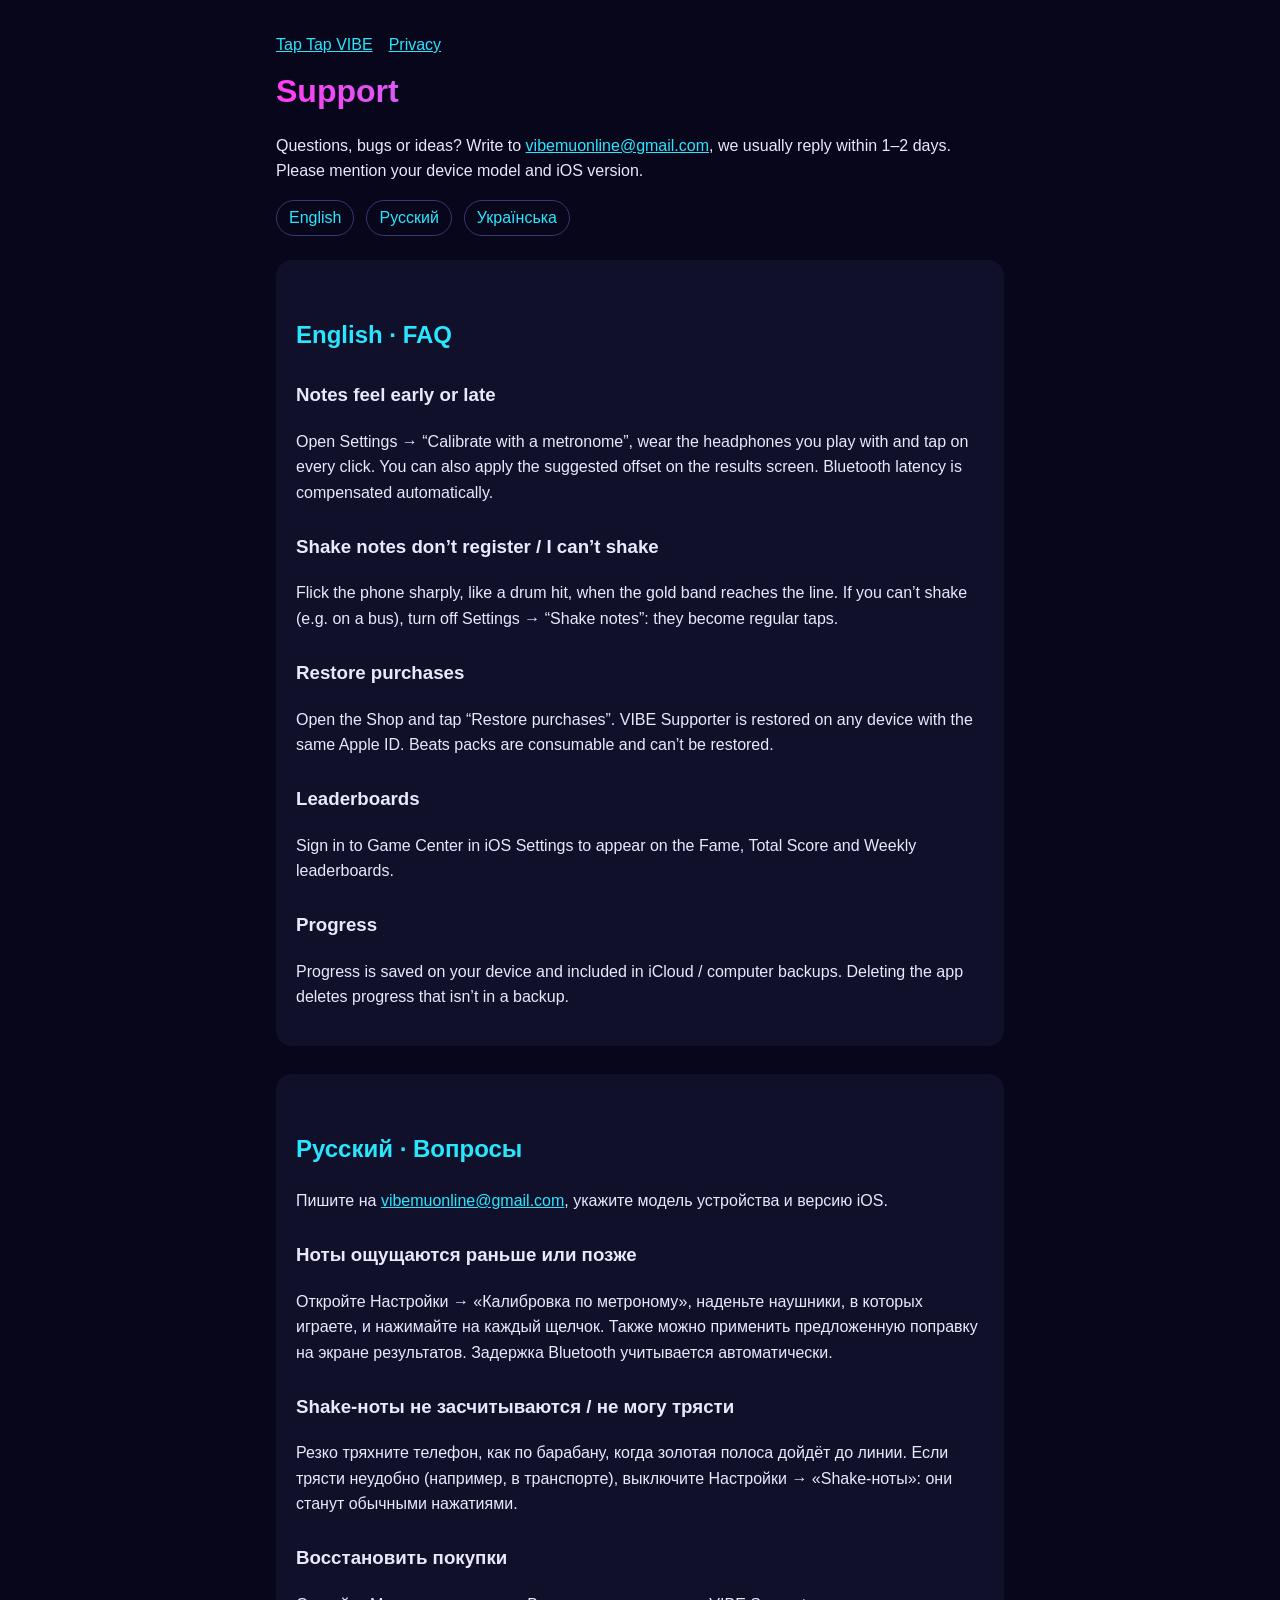
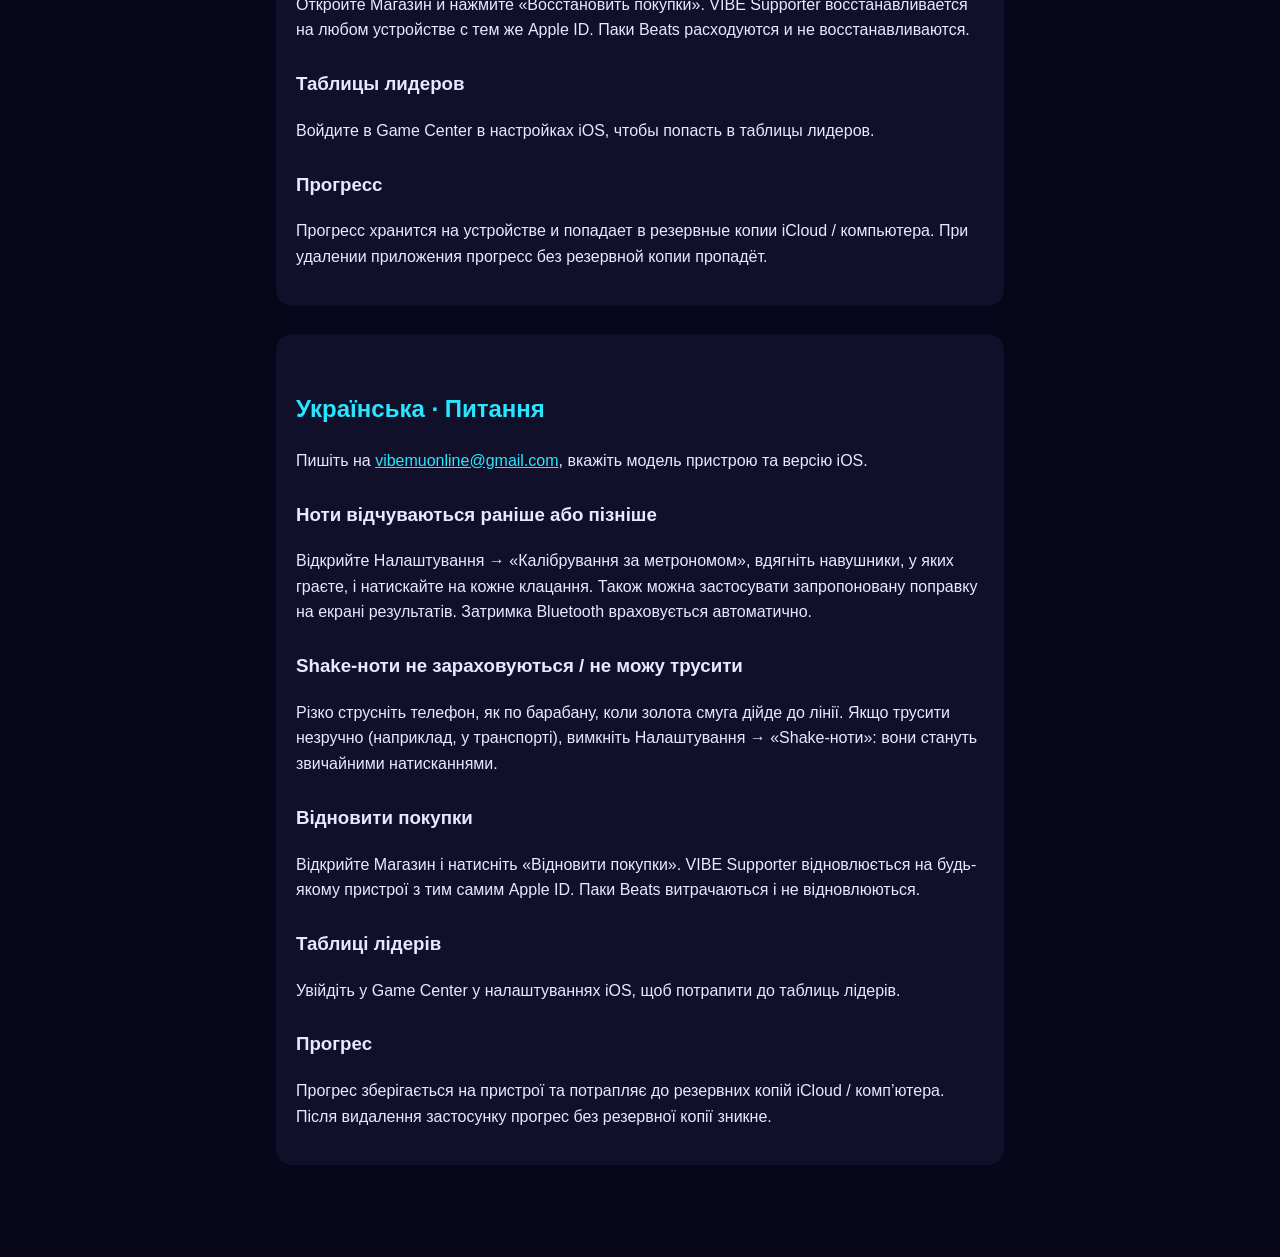
==== support.html @ b90d2db9 "Tap Tap VIBE support and privacy pages" ====
<!doctype html>
<html lang="en"><head><meta charset="utf-8"><meta name="viewport" content="width=device-width,initial-scale=1">
<title>Tap Tap VIBE Support</title><link rel="stylesheet" href="style.css"></head>
<body><main>
<nav class="top"><a href="index.html">Tap Tap VIBE</a><a href="privacy.html">Privacy</a></nav>
<h1>Support</h1>
<p>Questions, bugs or ideas? Write to <a href="mailto:vibemuonline@gmail.com">vibemuonline@gmail.com</a>, we usually reply within 1–2 days. Please mention your device model and iOS version.</p>
<div class="langs"><a href="#en">English</a><a href="#ru">Русский</a><a href="#uk">Українська</a></div>

<section class="lang" id="en">
<h2>English · FAQ</h2>
<h3>Notes feel early or late</h3>
<p>Open Settings → “Calibrate with a metronome”, wear the headphones you play with and tap on every click. You can also apply the suggested offset on the results screen. Bluetooth latency is compensated automatically.</p>
<h3>Shake notes don’t register / I can’t shake</h3>
<p>Flick the phone sharply, like a drum hit, when the gold band reaches the line. If you can’t shake (e.g. on a bus), turn off Settings → “Shake notes”: they become regular taps.</p>
<h3>Restore purchases</h3>
<p>Open the Shop and tap “Restore purchases”. VIBE Supporter is restored on any device with the same Apple ID. Beats packs are consumable and can’t be restored.</p>
<h3>Leaderboards</h3>
<p>Sign in to Game Center in iOS Settings to appear on the Fame, Total Score and Weekly leaderboards.</p>
<h3>Progress</h3>
<p>Progress is saved on your device and included in iCloud / computer backups. Deleting the app deletes progress that isn’t in a backup.</p>
</section>

<section class="lang" id="ru">
<h2>Русский · Вопросы</h2>
<p>Пишите на <a href="mailto:vibemuonline@gmail.com">vibemuonline@gmail.com</a>, укажите модель устройства и версию iOS.</p>
<h3>Ноты ощущаются раньше или позже</h3>
<p>Откройте Настройки → «Калибровка по метроному», наденьте наушники, в которых играете, и нажимайте на каждый щелчок. Также можно применить предложенную поправку на экране результатов. Задержка Bluetooth учитывается автоматически.</p>
<h3>Shake-ноты не засчитываются / не могу трясти</h3>
<p>Резко тряхните телефон, как по барабану, когда золотая полоса дойдёт до линии. Если трясти неудобно (например, в транспорте), выключите Настройки → «Shake-ноты»: они станут обычными нажатиями.</p>
<h3>Восстановить покупки</h3>
<p>Откройте Магазин и нажмите «Восстановить покупки». VIBE Supporter восстанавливается на любом устройстве с тем же Apple ID. Паки Beats расходуются и не восстанавливаются.</p>
<h3>Таблицы лидеров</h3>
<p>Войдите в Game Center в настройках iOS, чтобы попасть в таблицы лидеров.</p>
<h3>Прогресс</h3>
<p>Прогресс хранится на устройстве и попадает в резервные копии iCloud / компьютера. При удалении приложения прогресс без резервной копии пропадёт.</p>
</section>

<section class="lang" id="uk">
<h2>Українська · Питання</h2>
<p>Пишіть на <a href="mailto:vibemuonline@gmail.com">vibemuonline@gmail.com</a>, вкажіть модель пристрою та версію iOS.</p>
<h3>Ноти відчуваються раніше або пізніше</h3>
<p>Відкрийте Налаштування → «Калібрування за метрономом», вдягніть навушники, у яких граєте, і натискайте на кожне клацання. Також можна застосувати запропоновану поправку на екрані результатів. Затримка Bluetooth враховується автоматично.</p>
<h3>Shake-ноти не зараховуються / не можу трусити</h3>
<p>Різко струсніть телефон, як по барабану, коли золота смуга дійде до лінії. Якщо трусити незручно (наприклад, у транспорті), вимкніть Налаштування → «Shake-ноти»: вони стануть звичайними натисканнями.</p>
<h3>Відновити покупки</h3>
<p>Відкрийте Магазин і натисніть «Відновити покупки». VIBE Supporter відновлюється на будь-якому пристрої з тим самим Apple ID. Паки Beats витрачаються і не відновлюються.</p>
<h3>Таблиці лідерів</h3>
<p>Увійдіть у Game Center у налаштуваннях iOS, щоб потрапити до таблиць лідерів.</p>
<h3>Прогрес</h3>
<p>Прогрес зберігається на пристрої та потрапляє до резервних копій iCloud / комп’ютера. Після видалення застосунку прогрес без резервної копії зникне.</p>
</section>
</main></body></html>
---- style.css ----
:root{--bg:#07061a;--card:#11102b;--text:#e9e8ff;--muted:#a9a7d6;--accent:#ff3df2;--accent2:#29e6ff;color-scheme:dark}
*{box-sizing:border-box}
body{margin:0;background:var(--bg);color:var(--text);font:16px/1.6 -apple-system,BlinkMacSystemFont,"Segoe UI",Roboto,sans-serif}
main{max-width:760px;margin:0 auto;padding:32px 16px 64px}
h1{font-size:2rem;margin:.2em 0;background:linear-gradient(90deg,var(--accent),var(--accent2));-webkit-background-clip:text;background-clip:text;color:transparent}
h2{margin-top:2em;color:var(--accent2)}
h3{margin-top:1.4em}
a{color:var(--accent2)}
.muted{color:var(--muted)}
.langs{display:flex;gap:12px;flex-wrap:wrap;margin:12px 0 24px}
.langs a{padding:4px 12px;border:1px solid #3a3870;border-radius:999px;text-decoration:none}
section.lang{background:var(--card);border-radius:16px;padding:8px 20px 20px;margin-bottom:28px}
nav.top{display:flex;gap:16px;margin-bottom:8px}
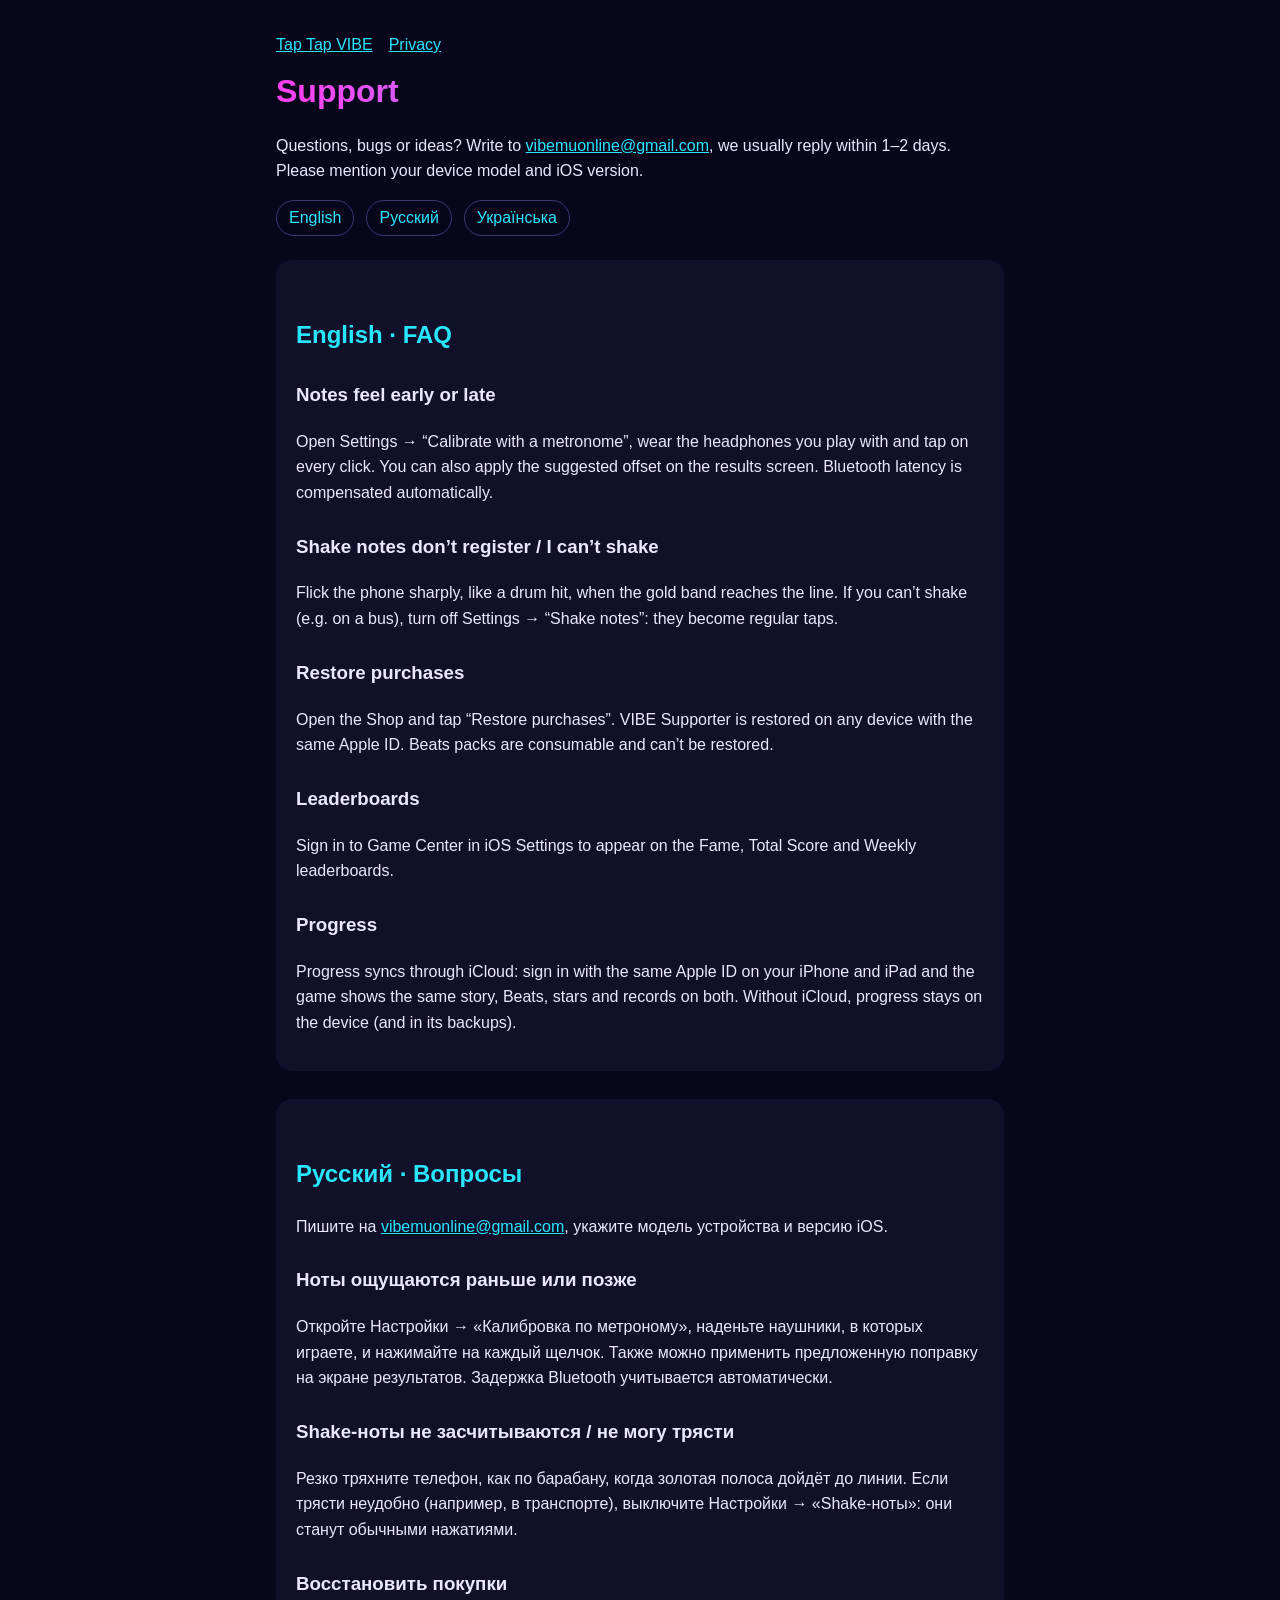
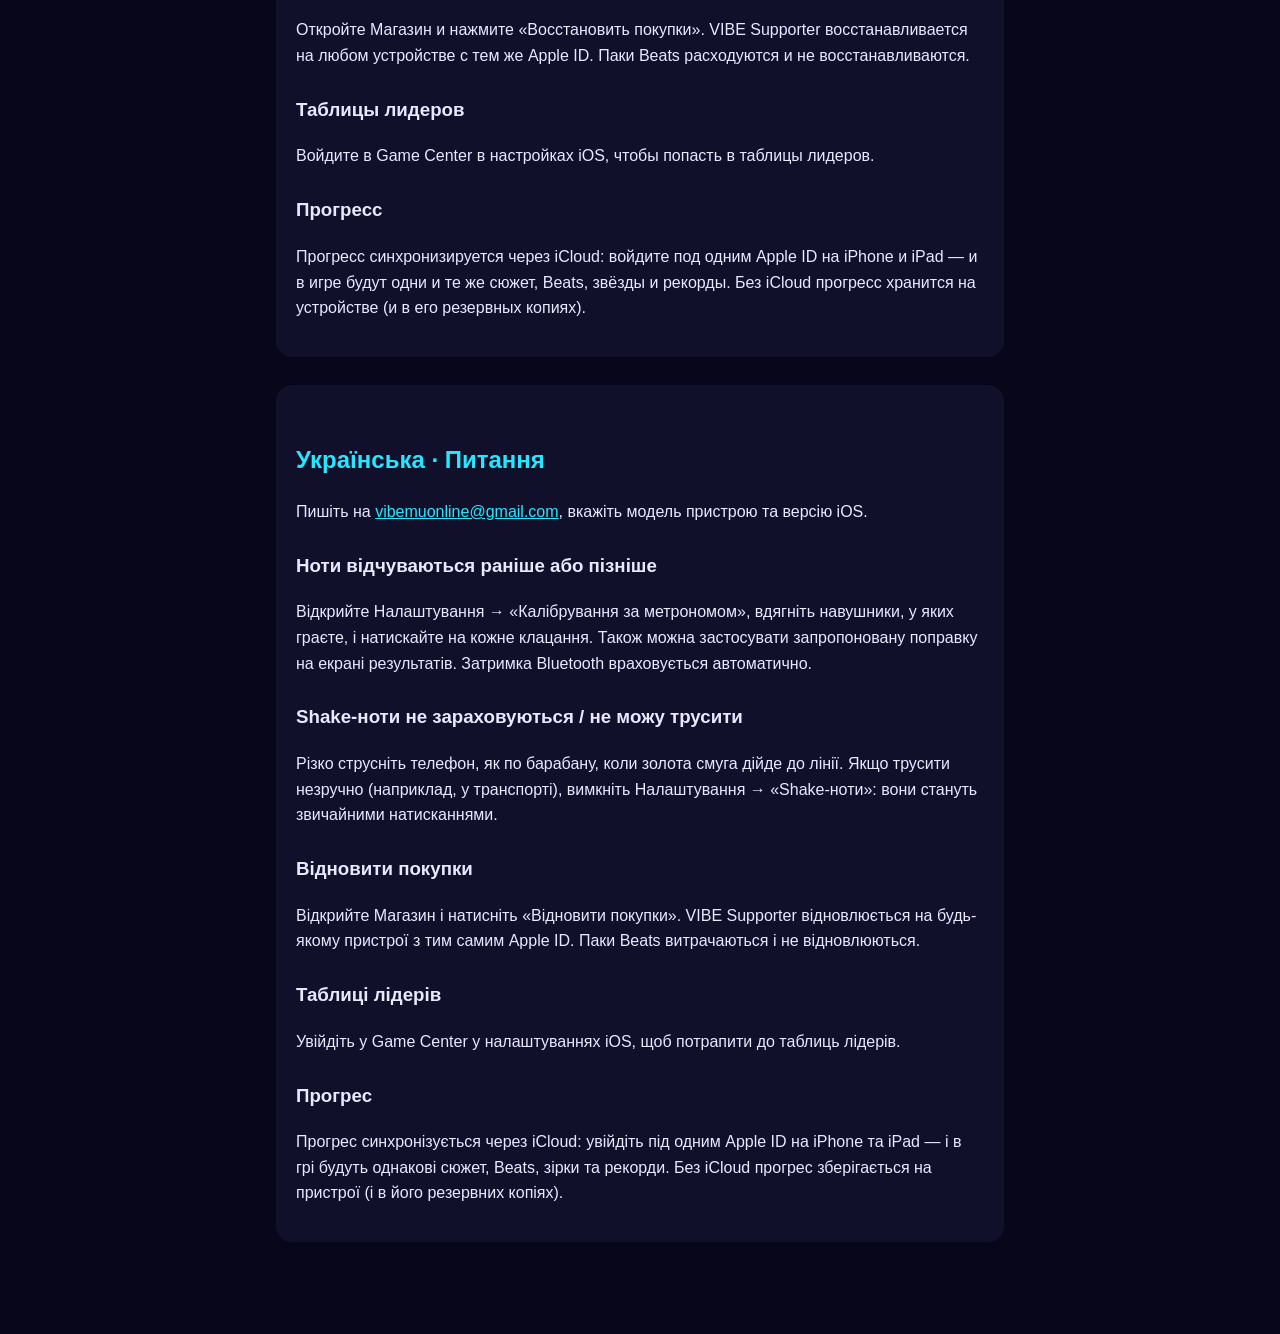
==== commit 98fa7955: "Privacy policy and FAQ: progress syncs through the player's own iCloud Co-Authored-By: Claude Opus 5" ====
--- a/support.html
+++ b/support.html
@@ -18,7 +18,7 @@
 <h3>Leaderboards</h3>
 <p>Sign in to Game Center in iOS Settings to appear on the Fame, Total Score and Weekly leaderboards.</p>
 <h3>Progress</h3>
-<p>Progress is saved on your device and included in iCloud / computer backups. Deleting the app deletes progress that isn’t in a backup.</p>
+<p>Progress syncs through iCloud: sign in with the same Apple ID on your iPhone and iPad and the game shows the same story, Beats, stars and records on both. Without iCloud, progress stays on the device (and in its backups).</p>
 </section>
 
 <section class="lang" id="ru">
@@ -33,7 +33,7 @@
 <h3>Таблицы лидеров</h3>
 <p>Войдите в Game Center в настройках iOS, чтобы попасть в таблицы лидеров.</p>
 <h3>Прогресс</h3>
-<p>Прогресс хранится на устройстве и попадает в резервные копии iCloud / компьютера. При удалении приложения прогресс без резервной копии пропадёт.</p>
+<p>Прогресс синхронизируется через iCloud: войдите под одним Apple ID на iPhone и iPad — и в игре будут одни и те же сюжет, Beats, звёзды и рекорды. Без iCloud прогресс хранится на устройстве (и в его резервных копиях).</p>
 </section>
 
 <section class="lang" id="uk">
@@ -48,6 +48,6 @@
 <h3>Таблиці лідерів</h3>
 <p>Увійдіть у Game Center у налаштуваннях iOS, щоб потрапити до таблиць лідерів.</p>
 <h3>Прогрес</h3>
-<p>Прогрес зберігається на пристрої та потрапляє до резервних копій iCloud / комп’ютера. Після видалення застосунку прогрес без резервної копії зникне.</p>
+<p>Прогрес синхронізується через iCloud: увійдіть під одним Apple ID на iPhone та iPad — і в грі будуть однакові сюжет, Beats, зірки та рекорди. Без iCloud прогрес зберігається на пристрої (і в його резервних копіях).</p>
 </section>
 </main></body></html>
